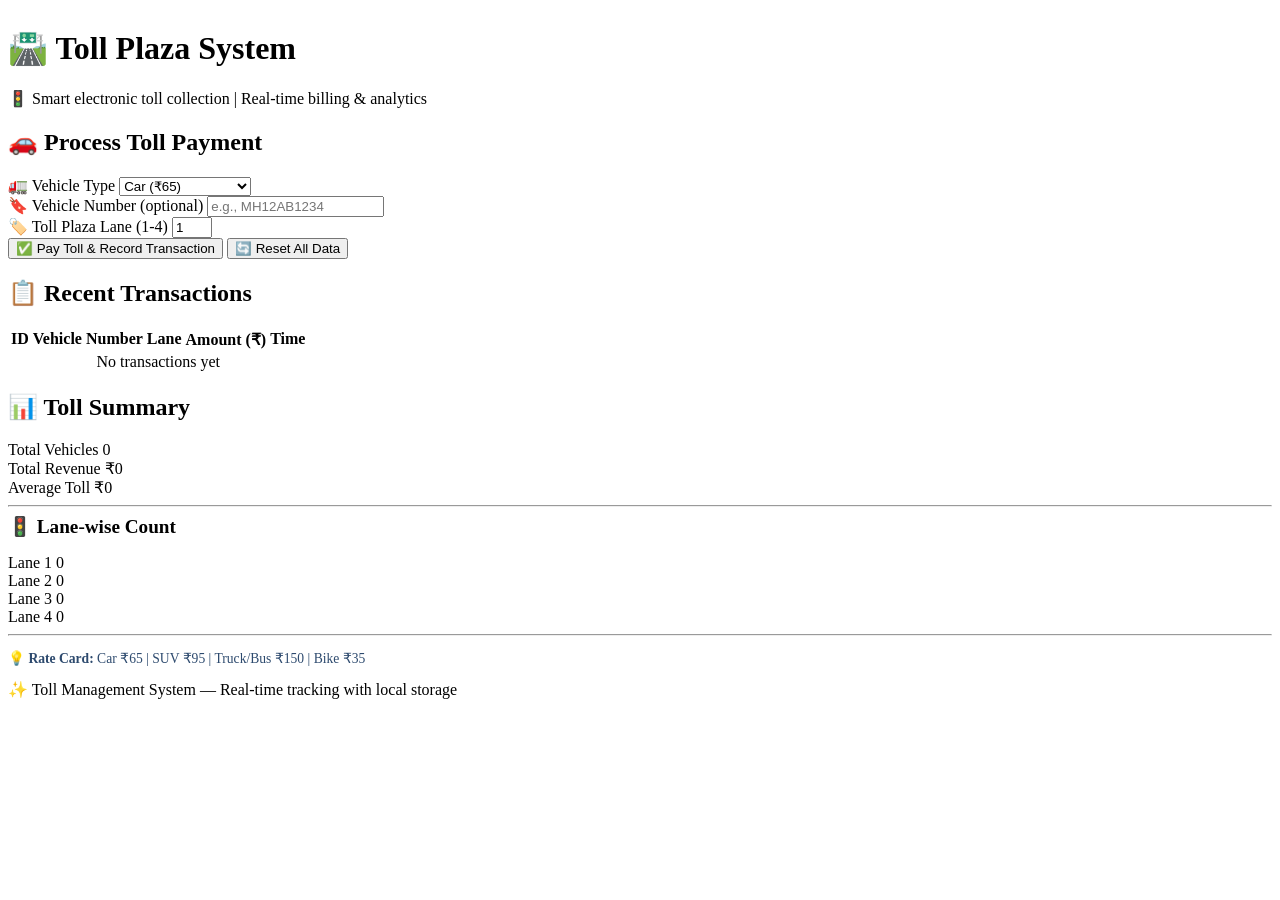
==== index.html @ 0febfc90 "updated" ====
<!DOCTYPE html>
<html lang="en">
<head>
    <meta charset="UTF-8">
    <meta name="viewport" content="width=device-width, initial-scale=1.0">
    <title>Toll Plaza Management System</title>
    <link rel="stylesheet" href="style.css">
</head>
<body>
    <div class="dashboard">
        <div style="display: flex; justify-content: space-between; align-items: center; flex-wrap: wrap;">
            <div>
                <h1>🛣️ Toll Plaza System</h1>
                <div class="sub">🚦 Smart electronic toll collection | Real-time billing & analytics</div>
            </div>
        </div>

        <div class="grid-container">
            <!-- LEFT: Toll collection form + transactions -->
            <div class="toll-panel">
                <div class="card">
                    <h2>🚗 Process Toll Payment</h2>
                    <div class="form-group">
                        <label>🚛 Vehicle Type</label>
                        <select id="vehicleType">
                            <option value="Car">Car (₹65)</option>
                            <option value="SUV">SUV / Van (₹95)</option>
                            <option value="Truck">Truck / Bus (₹150)</option>
                            <option value="Bike">Bike (₹35)</option>
                        </select>
                    </div>
                    <div class="form-group">
                        <label>🔖 Vehicle Number (optional)</label>
                        <input type="text" id="vehicleNumber" placeholder="e.g., MH12AB1234" maxlength="15">
                    </div>
                    <div class="form-group">
                        <label>🏷️ Toll Plaza Lane (1-4)</label>
                        <input type="number" id="lane" min="1" max="4" value="1" step="1">
                    </div>
                    <button id="payBtn">✅ Pay Toll & Record Transaction</button>
                    <button id="resetAllBtn" class="reset-btn">🔄 Reset All Data</button>
                </div>

                <div class="card">
                    <h2>📋 Recent Transactions</h2>
                    <div class="table-wrapper">
                        <table id="transTable">
                            <thead>
                                <tr>
                                    <th>ID</th>
                                    <th>Vehicle</th>
                                    <th>Number</th>
                                    <th>Lane</th>
                                    <th>Amount (₹)</th>
                                    <th>Time</th>
                                </tr>
                            </thead>
                            <tbody id="transBody">
                                <tr>
                                    <td colspan="6" style="text-align:center;">No transactions yet</td>
                                </tr>
                            </tbody>
                        </table>
                    </div>
                </div>
            </div>

            <!-- RIGHT: Analytics and Summary -->
            <div class="stats-panel">
                <div class="card">
                    <h2>📊 Toll Summary</h2>
                    <div class="stat-grid">
                        <div class="stat-item">
                            <span class="stat-label">Total Vehicles</span>
                            <span class="stat-number" id="totalVehicles">0</span>
                        </div>
                        <div class="stat-item">
                            <span class="stat-label">Total Revenue</span>
                            <span class="stat-number" id="totalRevenue">₹0</span>
                        </div>
                        <div class="stat-item">
                            <span class="stat-label">Average Toll</span>
                            <span class="stat-number small-stat" id="avgToll">₹0</span>
                        </div>
                    </div>
                    <hr>
                    <h2 style="font-size:1.2rem; margin-top: 0px;">🚦 Lane-wise Count</h2>
                    <div id="laneStats" style="margin-top: 12px;">
                        <div class="stat-item">
                            <span>Lane 1</span>
                            <span id="lane1Count">0</span>
                        </div>
                        <div class="stat-item">
                            <span>Lane 2</span>
                            <span id="lane2Count">0</span>
                        </div>
                        <div class="stat-item">
                            <span>Lane 3</span>
                            <span id="lane3Count">0</span>
                        </div>
                        <div class="stat-item">
                            <span>Lane 4</span>
                            <span id="lane4Count">0</span>
                        </div>
                    </div>
                    <hr>
                    <div>
                        <p style="font-size: 0.85rem; color: #2d4a6e;">
                            <strong>💡 Rate Card:</strong> Car ₹65 | SUV ₹95 | Truck/Bus ₹150 | Bike ₹35
                        </p>
                    </div>
                </div>
            </div>
        </div>
        <div class="footer-note">
            ✨ Toll Management System — Real-time tracking with local storage
        </div>
    </div>

    <script src="script.js"></script>
</body>
</html>
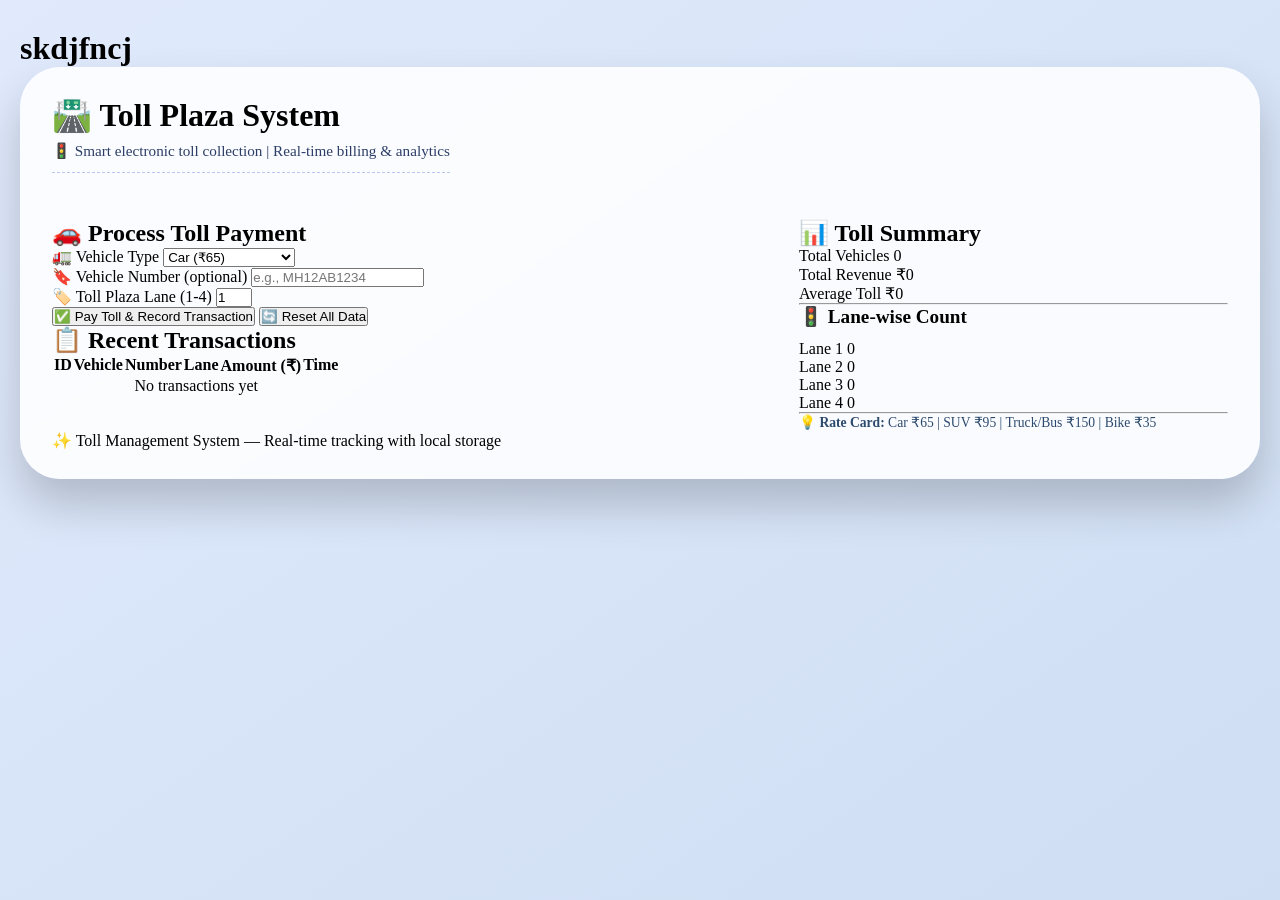
==== commit e0c65e59: "updated" ====
--- a/index.html
+++ b/index.html
@@ -4,6 +4,7 @@
     <meta charset="UTF-8">
     <meta name="viewport" content="width=device-width, initial-scale=1.0">
     <title>Toll Plaza Management System</title>
+    <h1>skdjfncj</h1>
     <link rel="stylesheet" href="style.css">
 </head>
 <body>
--- a/style.css
+++ b/style.css
@@ -0,0 +1,63 @@
+* {
+    margin: 0;
+    padding: 0;
+    box-sizing: border-box;
+    font-family: 'Segoe UI', Tahoma, Geneva, Verdana, sans-serif';
+}
+
+body{
+    background: linear-gradient(145deg,#e0eafc 0%, #cfdef3 100%);
+    min-height: 100vh;
+    padding: 30px 20px;
+}
+
+.dashboard{
+    max-width: 1400px;
+    margin: 0 auto;
+    background: rgba(255, 255, 255, 0.85);
+    backdrop-filter: blur(2px);
+    border-radius: 2.5rem;
+    box-shadow: 0 25px 45px rgba(0, 0, 0, 0.2);
+    overflow: hidden;
+    padding: 1.8rem 2rem;
+    transition: all 0.25;
+}
+
+.h1 {
+    display: flex;
+    justify-content: space-between;
+    align-items: center;
+    margin-bottom: 2rem;
+    flex-wrap: wrap;
+    gap: 1rem;
+}
+
+.sub {
+    color: #2c3e66;
+    margin-top: 8px;
+    margin-bottom: 30px;
+    font-weight: 500;
+    font-size: 0.95rem;
+    border-bottom: 1px dashed #b9c8f0;
+    padding-bottom: 12px;
+
+}
+
+/* two column layout */
+.grid-container {
+    display: flex;
+    flex-wrap: wrap;
+    gap: 2rem;
+    margin-top: 1rem;
+}
+
+.toll-panel {
+    flex: 2;
+    min-width: 280px;
+}
+
+.stats-panel {
+    flex: 1.2;
+    min-width: 260px;
+}
+
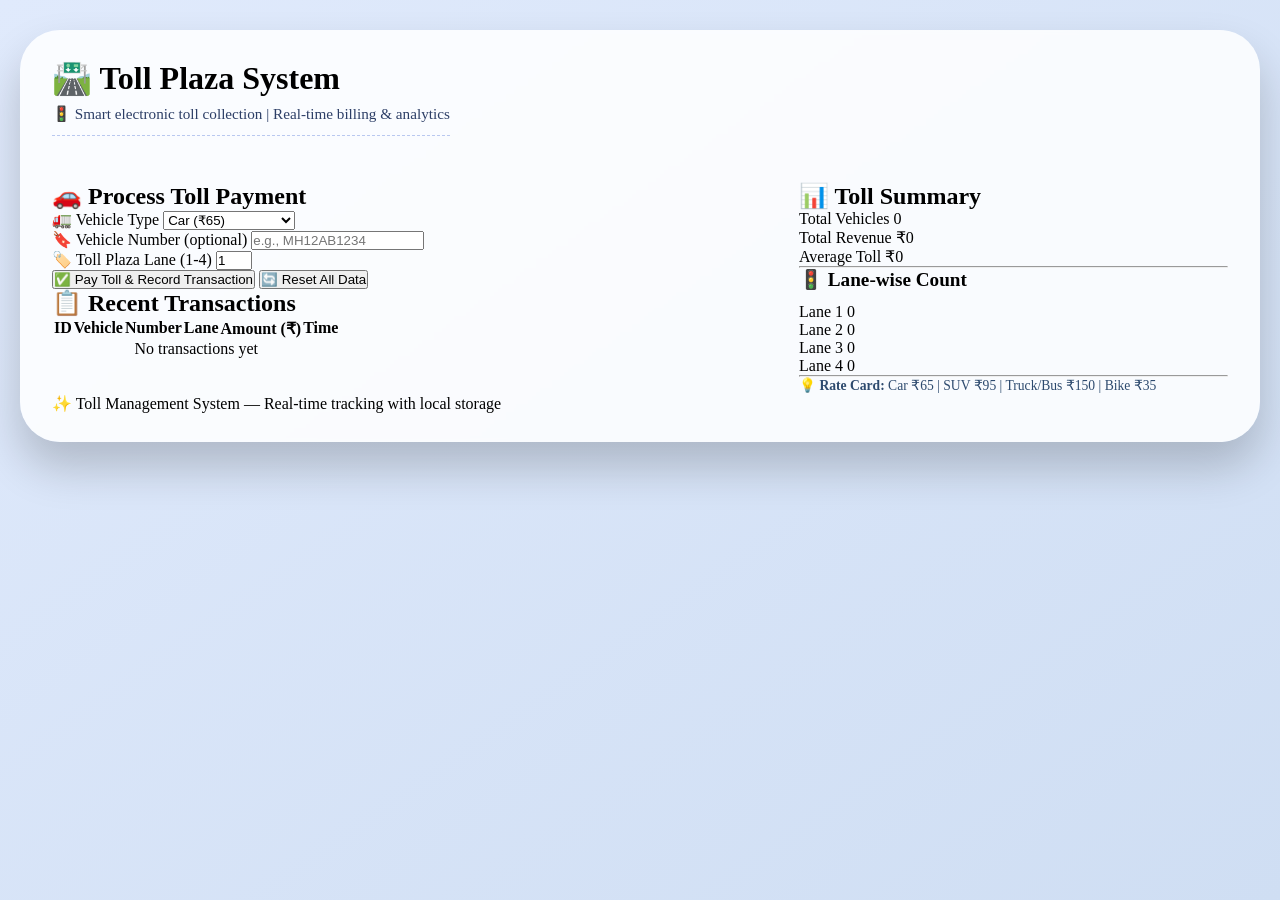
==== commit 0c9d8400: "changed" ====
--- a/index.html
+++ b/index.html
@@ -4,7 +4,6 @@
     <meta charset="UTF-8">
     <meta name="viewport" content="width=device-width, initial-scale=1.0">
     <title>Toll Plaza Management System</title>
-    <h1>skdjfncj</h1>
     <link rel="stylesheet" href="style.css">
 </head>
 <body>
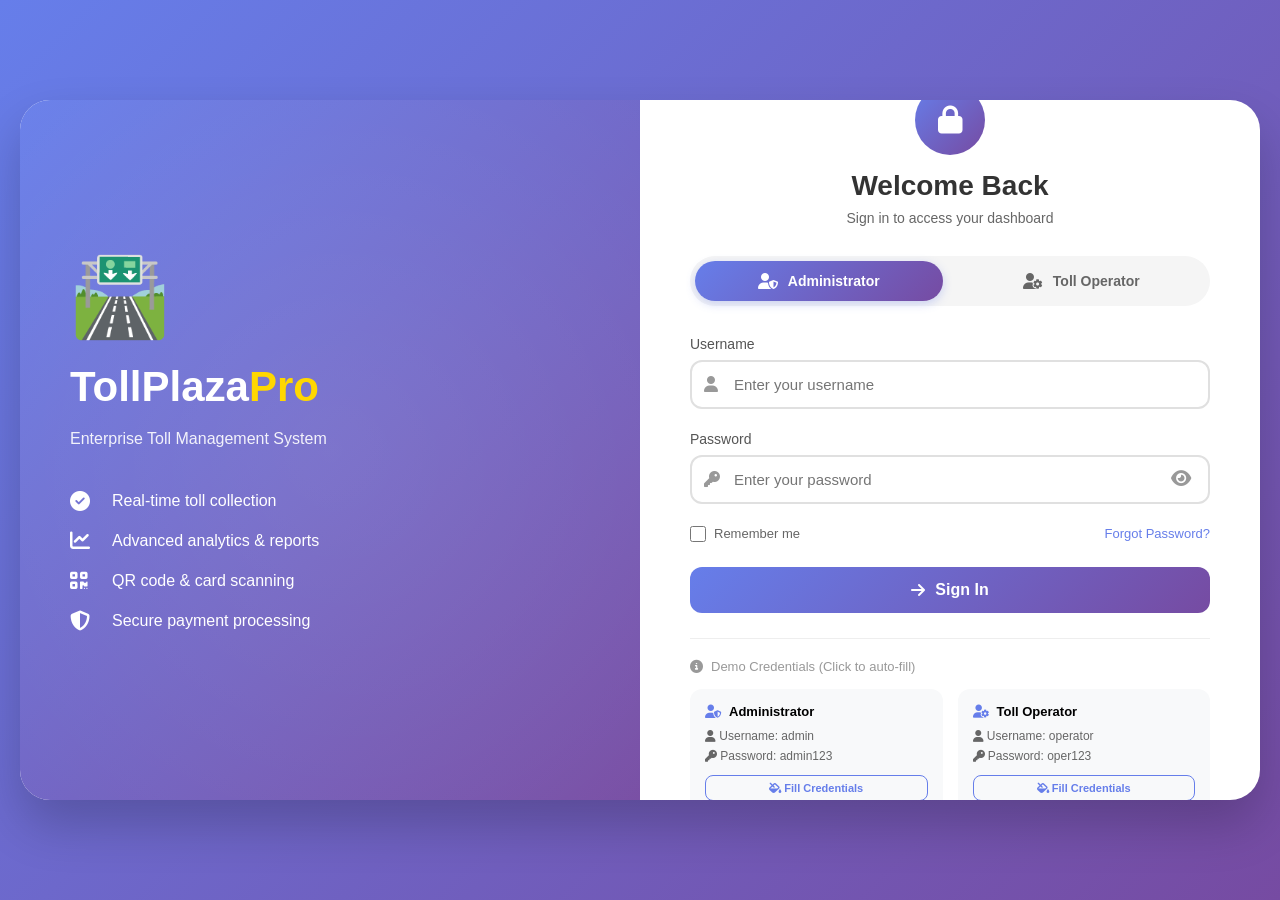
==== commit 12c555a2: "updated" ====
--- a/index.html
+++ b/index.html
@@ -3,120 +3,701 @@
 <head>
     <meta charset="UTF-8">
     <meta name="viewport" content="width=device-width, initial-scale=1.0">
-    <title>Toll Plaza Management System</title>
-    <link rel="stylesheet" href="style.css">
+    <title>Toll Plaza - Login</title>
+    <link rel="stylesheet" href="https://cdnjs.cloudflare.com/ajax/libs/font-awesome/6.4.0/css/all.min.css">
+    <style>
+        * {
+            margin: 0;
+            padding: 0;
+            box-sizing: border-box;
+        }
+
+        body {
+            font-family: 'Segoe UI', Tahoma, Geneva, Verdana, sans-serif;
+            background: linear-gradient(135deg, #667eea 0%, #764ba2 100%);
+            min-height: 100vh;
+            display: flex;
+            align-items: center;
+            justify-content: center;
+            padding: 20px;
+        }
+
+        ::-webkit-scrollbar {
+            width: 8px;
+            height: 8px;
+        }
+        ::-webkit-scrollbar-track {
+            background: rgba(255,255,255,0.1);
+            border-radius: 10px;
+        }
+        ::-webkit-scrollbar-thumb {
+            background: rgba(255,255,255,0.3);
+            border-radius: 10px;
+        }
+
+        .login-wrapper {
+            width: 100%;
+            max-width: 1400px;
+            margin: 0 auto;
+        }
+
+        .login-container {
+            display: flex;
+            background: white;
+            border-radius: 30px;
+            overflow: hidden;
+            box-shadow: 0 25px 50px rgba(0,0,0,0.2);
+            min-height: 600px;
+        }
+
+        /* Left Side - Branding Section */
+        .brand-section {
+            flex: 1;
+            background: linear-gradient(135deg, #667eea, #764ba2);
+            padding: 50px;
+            display: flex;
+            flex-direction: column;
+            justify-content: center;
+            position: relative;
+            overflow: hidden;
+        }
+
+        .brand-section::before {
+            content: '';
+            position: absolute;
+            top: -50%;
+            right: -50%;
+            width: 200%;
+            height: 200%;
+            background: radial-gradient(circle, rgba(255,255,255,0.1) 0%, transparent 70%);
+            animation: pulse 8s ease infinite;
+        }
+
+        @keyframes pulse {
+            0%, 100% { transform: scale(1); opacity: 0.5; }
+            50% { transform: scale(1.1); opacity: 0.8; }
+        }
+
+        .logo-icon {
+            font-size: 80px;
+            margin-bottom: 20px;
+            animation: bounce 2s ease infinite;
+            position: relative;
+            z-index: 1;
+        }
+
+        @keyframes bounce {
+            0%, 100% { transform: translateY(0); }
+            50% { transform: translateY(-10px); }
+        }
+
+        .brand-title {
+            font-size: 42px;
+            font-weight: 800;
+            color: white;
+            margin-bottom: 15px;
+            position: relative;
+            z-index: 1;
+        }
+
+        .brand-title span {
+            color: #ffd700;
+        }
+
+        .brand-tagline {
+            color: rgba(255,255,255,0.9);
+            font-size: 16px;
+            line-height: 1.6;
+            position: relative;
+            z-index: 1;
+        }
+
+        .features-list {
+            margin-top: 40px;
+            position: relative;
+            z-index: 1;
+        }
+
+        .feature-item {
+            display: flex;
+            align-items: center;
+            gap: 12px;
+            margin-bottom: 20px;
+            color: white;
+        }
+
+        .feature-item i {
+            width: 30px;
+            font-size: 20px;
+        }
+
+        /* Right Side - Form Section */
+        .form-section {
+            flex: 1;
+            padding: 50px;
+            display: flex;
+            flex-direction: column;
+            justify-content: center;
+            overflow-y: auto;
+            max-height: 700px;
+        }
+
+        .card-header {
+            text-align: center;
+            margin-bottom: 30px;
+        }
+
+        .header-icon {
+            width: 70px;
+            height: 70px;
+            background: linear-gradient(135deg, #667eea, #764ba2);
+            border-radius: 50%;
+            display: flex;
+            align-items: center;
+            justify-content: center;
+            margin: 0 auto 15px;
+            font-size: 28px;
+            color: white;
+        }
+
+        .card-header h2 {
+            font-size: 28px;
+            color: #333;
+            margin-bottom: 8px;
+        }
+
+        .card-header p {
+            color: #666;
+            font-size: 14px;
+        }
+
+        .role-toggle {
+            display: flex;
+            gap: 15px;
+            margin-bottom: 30px;
+            background: #f5f5f5;
+            padding: 5px;
+            border-radius: 60px;
+        }
+
+        .role-btn {
+            flex: 1;
+            padding: 12px;
+            background: transparent;
+            border: none;
+            border-radius: 50px;
+            cursor: pointer;
+            font-size: 14px;
+            font-weight: 600;
+            transition: all 0.3s;
+            display: flex;
+            align-items: center;
+            justify-content: center;
+            gap: 10px;
+            color: #666;
+        }
+
+        .role-btn i {
+            font-size: 16px;
+        }
+
+        .role-btn.active {
+            background: linear-gradient(135deg, #667eea, #764ba2);
+            color: white;
+            box-shadow: 0 3px 10px rgba(102,126,234,0.3);
+        }
+
+        /* Form Fields - Fixed Eye Button */
+        .input-field {
+            margin-bottom: 22px;
+        }
+
+        .input-field label {
+            display: block;
+            margin-bottom: 8px;
+            color: #555;
+            font-size: 14px;
+            font-weight: 500;
+        }
+
+        .input-wrapper {
+            position: relative;
+            display: flex;
+            align-items: center;
+        }
+
+        .input-icon {
+            position: absolute;
+            left: 14px;
+            top: 50%;
+            transform: translateY(-50%);
+            color: #999;
+            font-size: 16px;
+            z-index: 1;
+        }
+
+        .input-wrapper input {
+            width: 100%;
+            padding: 14px 50px 14px 42px;
+            border: 2px solid #e0e0e0;
+            border-radius: 12px;
+            font-size: 15px;
+            outline: none;
+            transition: all 0.3s;
+        }
+
+        .input-wrapper input:focus {
+            border-color: #667eea;
+        }
+
+        /* Eye Button - Properly Positioned */
+        .toggle-password {
+            position: absolute;
+            right: 14px;
+            top: 50%;
+            transform: translateY(-50%);
+            background: none;
+            border: none;
+            cursor: pointer;
+            color: #999;
+            font-size: 18px;
+            padding: 5px;
+            display: flex;
+            align-items: center;
+            justify-content: center;
+            transition: color 0.3s;
+            z-index: 1;
+        }
+
+        .toggle-password:hover {
+            color: #667eea;
+        }
+
+        .form-options {
+            display: flex;
+            justify-content: space-between;
+            align-items: center;
+            margin-bottom: 25px;
+            font-size: 13px;
+        }
+
+        .checkbox-container {
+            display: flex;
+            align-items: center;
+            cursor: pointer;
+            gap: 8px;
+        }
+
+        .checkbox-container input {
+            width: 16px;
+            height: 16px;
+            cursor: pointer;
+        }
+
+        .checkbox-text {
+            color: #666;
+        }
+
+        .forgot-link {
+            color: #667eea;
+            text-decoration: none;
+        }
+
+        .forgot-link:hover {
+            text-decoration: underline;
+        }
+
+        .login-btn {
+            width: 100%;
+            background: linear-gradient(135deg, #667eea, #764ba2);
+            color: white;
+            border: none;
+            padding: 14px;
+            border-radius: 12px;
+            font-size: 16px;
+            font-weight: 600;
+            cursor: pointer;
+            transition: all 0.3s;
+            display: flex;
+            align-items: center;
+            justify-content: center;
+            gap: 10px;
+            margin-bottom: 25px;
+        }
+
+        .login-btn:hover {
+            transform: translateY(-2px);
+            box-shadow: 0 5px 20px rgba(102,126,234,0.4);
+        }
+
+        .demo-section {
+            border-top: 1px solid #eee;
+            padding-top: 20px;
+        }
+
+        .demo-title {
+            display: flex;
+            align-items: center;
+            gap: 8px;
+            font-size: 13px;
+            color: #999;
+            margin-bottom: 15px;
+        }
+
+        .demo-grid {
+            display: grid;
+            grid-template-columns: 1fr 1fr;
+            gap: 15px;
+        }
+
+        .demo-card {
+            background: #f8f9fa;
+            padding: 15px;
+            border-radius: 12px;
+            transition: all 0.3s;
+        }
+
+        .demo-card:hover {
+            background: #e9ecef;
+            transform: translateY(-2px);
+        }
+
+        .demo-role {
+            display: flex;
+            align-items: center;
+            gap: 8px;
+            margin-bottom: 10px;
+            font-size: 13px;
+            font-weight: 600;
+        }
+
+        .demo-role i {
+            color: #667eea;
+        }
+
+        .demo-creds {
+            display: flex;
+            flex-direction: column;
+            gap: 6px;
+            font-size: 12px;
+            color: #666;
+            margin-bottom: 12px;
+        }
+
+        .fill-demo {
+            background: transparent;
+            border: 1.5px solid #667eea;
+            color: #667eea;
+            padding: 6px;
+            border-radius: 8px;
+            font-size: 11px;
+            cursor: pointer;
+            transition: all 0.3s;
+            width: 100%;
+            font-weight: 600;
+        }
+
+        .fill-demo:hover {
+            background: #667eea;
+            color: white;
+        }
+
+        .toast-notification {
+            position: fixed;
+            bottom: 30px;
+            right: 30px;
+            background: #28a745;
+            color: white;
+            padding: 12px 20px;
+            border-radius: 10px;
+            display: flex;
+            align-items: center;
+            gap: 10px;
+            transform: translateX(400px);
+            transition: transform 0.3s;
+            z-index: 1000;
+            font-size: 14px;
+            box-shadow: 0 5px 15px rgba(0,0,0,0.2);
+        }
+
+        .toast-notification.show {
+            transform: translateX(0);
+        }
+
+        @media (max-width: 968px) {
+            .login-container {
+                flex-direction: column;
+            }
+            .brand-section {
+                padding: 40px;
+                text-align: center;
+            }
+            .features-list {
+                text-align: left;
+            }
+        }
+
+        @media (max-width: 550px) {
+            .demo-grid {
+                grid-template-columns: 1fr;
+            }
+            .form-section {
+                padding: 30px;
+            }
+        }
+    </style>
 </head>
 <body>
-    <div class="dashboard">
-        <div style="display: flex; justify-content: space-between; align-items: center; flex-wrap: wrap;">
-            <div>
-                <h1>🛣️ Toll Plaza System</h1>
-                <div class="sub">🚦 Smart electronic toll collection | Real-time billing & analytics</div>
-            </div>
-        </div>
-
-        <div class="grid-container">
-            <!-- LEFT: Toll collection form + transactions -->
-            <div class="toll-panel">
-                <div class="card">
-                    <h2>🚗 Process Toll Payment</h2>
-                    <div class="form-group">
-                        <label>🚛 Vehicle Type</label>
-                        <select id="vehicleType">
-                            <option value="Car">Car (₹65)</option>
-                            <option value="SUV">SUV / Van (₹95)</option>
-                            <option value="Truck">Truck / Bus (₹150)</option>
-                            <option value="Bike">Bike (₹35)</option>
-                        </select>
-                    </div>
-                    <div class="form-group">
-                        <label>🔖 Vehicle Number (optional)</label>
-                        <input type="text" id="vehicleNumber" placeholder="e.g., MH12AB1234" maxlength="15">
-                    </div>
-                    <div class="form-group">
-                        <label>🏷️ Toll Plaza Lane (1-4)</label>
-                        <input type="number" id="lane" min="1" max="4" value="1" step="1">
-                    </div>
-                    <button id="payBtn">✅ Pay Toll & Record Transaction</button>
-                    <button id="resetAllBtn" class="reset-btn">🔄 Reset All Data</button>
-                </div>
-
-                <div class="card">
-                    <h2>📋 Recent Transactions</h2>
-                    <div class="table-wrapper">
-                        <table id="transTable">
-                            <thead>
-                                <tr>
-                                    <th>ID</th>
-                                    <th>Vehicle</th>
-                                    <th>Number</th>
-                                    <th>Lane</th>
-                                    <th>Amount (₹)</th>
-                                    <th>Time</th>
-                                </tr>
-                            </thead>
-                            <tbody id="transBody">
-                                <tr>
-                                    <td colspan="6" style="text-align:center;">No transactions yet</td>
-                                </tr>
-                            </tbody>
-                        </table>
+    <div class="login-wrapper">
+        <div class="login-container">
+            <!-- Left Side - Branding -->
+            <div class="brand-section">
+                <div class="logo-icon">🛣️</div>
+                <h1 class="brand-title">TollPlaza<span>Pro</span></h1>
+                <p class="brand-tagline">Enterprise Toll Management System</p>
+                
+                <div class="features-list">
+                    <div class="feature-item">
+                        <i class="fas fa-check-circle"></i>
+                        <span>Real-time toll collection</span>
+                    </div>
+                    <div class="feature-item">
+                        <i class="fas fa-chart-line"></i>
+                        <span>Advanced analytics & reports</span>
+                    </div>
+                    <div class="feature-item">
+                        <i class="fas fa-qrcode"></i>
+                        <span>QR code & card scanning</span>
+                    </div>
+                    <div class="feature-item">
+                        <i class="fas fa-shield-alt"></i>
+                        <span>Secure payment processing</span>
                     </div>
                 </div>
             </div>
 
-            <!-- RIGHT: Analytics and Summary -->
-            <div class="stats-panel">
-                <div class="card">
-                    <h2>📊 Toll Summary</h2>
-                    <div class="stat-grid">
-                        <div class="stat-item">
-                            <span class="stat-label">Total Vehicles</span>
-                            <span class="stat-number" id="totalVehicles">0</span>
+            <!-- Right Side - Form -->
+            <div class="form-section">
+                <div class="card-header">
+                    <div class="header-icon"><i class="fas fa-lock"></i></div>
+                    <h2>Welcome Back</h2>
+                    <p>Sign in to access your dashboard</p>
+                </div>
+
+                <div class="role-toggle">
+                    <button class="role-btn active" data-role="admin">
+                        <i class="fas fa-user-shield"></i> Administrator
+                    </button>
+                    <button class="role-btn" data-role="operator">
+                        <i class="fas fa-user-cog"></i> Toll Operator
+                    </button>
+                </div>
+
+                <form id="loginForm">
+                    <div class="input-field">
+                        <label>Username</label>
+                        <div class="input-wrapper">
+                            <i class="fas fa-user input-icon"></i>
+                            <input type="text" id="username" placeholder="Enter your username" required>
                         </div>
-                        <div class="stat-item">
-                            <span class="stat-label">Total Revenue</span>
-                            <span class="stat-number" id="totalRevenue">₹0</span>
+                    </div>
+
+                    <div class="input-field">
+                        <label>Password</label>
+                        <div class="input-wrapper">
+                            <i class="fas fa-key input-icon"></i>
+                            <input type="password" id="password" placeholder="Enter your password" required>
+                            <button type="button" class="toggle-password" id="togglePasswordBtn">
+                                <i class="fas fa-eye"></i>
+                            </button>
                         </div>
-                        <div class="stat-item">
-                            <span class="stat-label">Average Toll</span>
-                            <span class="stat-number small-stat" id="avgToll">₹0</span>
+                    </div>
+
+                    <div class="form-options">
+                        <label class="checkbox-container">
+                            <input type="checkbox" id="rememberMe"> 
+                            <span class="checkbox-text">Remember me</span>
+                        </label>
+                        <a href="#" class="forgot-link">Forgot Password?</a>
+                    </div>
+
+                    <button type="submit" class="login-btn">
+                        <i class="fas fa-arrow-right"></i> Sign In
+                    </button>
+                </form>
+
+                <div class="demo-section">
+                    <div class="demo-title">
+                        <i class="fas fa-info-circle"></i> 
+                        <span>Demo Credentials (Click to auto-fill)</span>
+                    </div>
+                    <div class="demo-grid">
+                        <div class="demo-card">
+                            <div class="demo-role">
+                                <i class="fas fa-user-shield"></i> 
+                                <strong>Administrator</strong>
+                            </div>
+                            <div class="demo-creds">
+                                <span><i class="fas fa-user"></i> Username: admin</span>
+                                <span><i class="fas fa-key"></i> Password: admin123</span>
+                            </div>
+                            <button class="fill-demo" data-username="admin" data-password="admin123" data-role="admin">
+                                <i class="fas fa-fill-drip"></i> Fill Credentials
+                            </button>
                         </div>
-                    </div>
-                    <hr>
-                    <h2 style="font-size:1.2rem; margin-top: 0px;">🚦 Lane-wise Count</h2>
-                    <div id="laneStats" style="margin-top: 12px;">
-                        <div class="stat-item">
-                            <span>Lane 1</span>
-                            <span id="lane1Count">0</span>
+                        <div class="demo-card">
+                            <div class="demo-role">
+                                <i class="fas fa-user-cog"></i> 
+                                <strong>Toll Operator</strong>
+                            </div>
+                            <div class="demo-creds">
+                                <span><i class="fas fa-user"></i> Username: operator</span>
+                                <span><i class="fas fa-key"></i> Password: oper123</span>
+                            </div>
+                            <button class="fill-demo" data-username="operator" data-password="oper123" data-role="operator">
+                                <i class="fas fa-fill-drip"></i> Fill Credentials
+                            </button>
                         </div>
-                        <div class="stat-item">
-                            <span>Lane 2</span>
-                            <span id="lane2Count">0</span>
-                        </div>
-                        <div class="stat-item">
-                            <span>Lane 3</span>
-                            <span id="lane3Count">0</span>
-                        </div>
-                        <div class="stat-item">
-                            <span>Lane 4</span>
-                            <span id="lane4Count">0</span>
-                        </div>
-                    </div>
-                    <hr>
-                    <div>
-                        <p style="font-size: 0.85rem; color: #2d4a6e;">
-                            <strong>💡 Rate Card:</strong> Car ₹65 | SUV ₹95 | Truck/Bus ₹150 | Bike ₹35
-                        </p>
                     </div>
                 </div>
             </div>
         </div>
-        <div class="footer-note">
-            ✨ Toll Management System — Real-time tracking with local storage
-        </div>
     </div>
 
-    <script src="script.js"></script>
+    <div id="toast" class="toast-notification">
+        <i class="fas fa-check-circle"></i>
+        <span id="toastMsg"></span>
+    </div>
+
+    <script>
+        // ========== EYE BUTTON FUNCTIONALITY - WORKING FIX ==========
+        document.addEventListener('DOMContentLoaded', function() {
+            const togglePasswordBtn = document.getElementById('togglePasswordBtn');
+            const passwordInput = document.getElementById('password');
+            
+            if (togglePasswordBtn && passwordInput) {
+                console.log("Eye button found - attaching event");
+                
+                togglePasswordBtn.addEventListener('click', function() {
+                    // Toggle password visibility
+                    const type = passwordInput.getAttribute('type') === 'password' ? 'text' : 'password';
+                    passwordInput.setAttribute('type', type);
+                    
+                    // Toggle eye icon
+                    const icon = this.querySelector('i');
+                    if (icon) {
+                        icon.classList.toggle('fa-eye');
+                        icon.classList.toggle('fa-eye-slash');
+                    }
+                    
+                    console.log("Password visibility toggled:", type);
+                });
+            } else {
+                console.log("Elements not found");
+            }
+        });
+
+        // ========== REST OF THE LOGIN FUNCTIONALITY ==========
+        
+        // Role toggle
+        const roleBtns = document.querySelectorAll('.role-btn');
+        let selectedRole = 'admin';
+        
+        roleBtns.forEach(btn => {
+            btn.addEventListener('click', function() {
+                roleBtns.forEach(b => b.classList.remove('active'));
+                this.classList.add('active');
+                selectedRole = this.dataset.role;
+            });
+        });
+
+        // Fill demo credentials
+        document.querySelectorAll('.fill-demo').forEach(btn => {
+            btn.addEventListener('click', function() {
+                document.getElementById('username').value = this.dataset.username;
+                document.getElementById('password').value = this.dataset.password;
+                const role = this.dataset.role;
+                
+                roleBtns.forEach(b => {
+                    if (b.dataset.role === role) {
+                        b.click();
+                    }
+                });
+                
+                showToast(`✓ ${role === 'admin' ? 'Admin' : 'Operator'} credentials filled!`);
+            });
+        });
+
+        // Login form submission
+        const loginForm = document.getElementById('loginForm');
+        if (loginForm) {
+            loginForm.addEventListener('submit', function(e) {
+                e.preventDefault();
+                const username = document.getElementById('username').value;
+                const password = document.getElementById('password').value;
+                const role = document.querySelector('.role-btn.active').dataset.role;
+
+                if (role === 'admin' && username === 'admin' && password === 'admin123') {
+                    const user = { username, role, loginTime: new Date().toISOString() };
+                    localStorage.setItem('currentUser', JSON.stringify(user));
+                    showToast('✓ Login successful! Redirecting to Admin Dashboard...');
+                    setTimeout(() => {
+                        window.location.href = 'admin.html';
+                    }, 1000);
+                } 
+                else if (role === 'operator' && username === 'operator' && password === 'oper123') {
+                    const user = { username, role, loginTime: new Date().toISOString() };
+                    localStorage.setItem('currentUser', JSON.stringify(user));
+                    showToast('✓ Login successful! Redirecting to Operator Panel...');
+                    setTimeout(() => {
+                        window.location.href = 'operator.html';
+                    }, 1000);
+                } 
+                else {
+                    showToast('✗ Invalid credentials! Please check username and password.', 'error');
+                    const card = document.querySelector('.form-section');
+                    card.style.animation = 'shake 0.5s ease';
+                    setTimeout(() => {
+                        card.style.animation = '';
+                    }, 500);
+                }
+            });
+        }
+
+        // Shake animation
+        const style = document.createElement('style');
+        style.textContent = `
+            @keyframes shake {
+                0%, 100% { transform: translateX(0); }
+                25% { transform: translateX(-10px); }
+                75% { transform: translateX(10px); }
+            }
+        `;
+        document.head.appendChild(style);
+
+        // Toast function
+        function showToast(message, type = 'success') {
+            const toast = document.getElementById('toast');
+            if (!toast) return;
+            
+            const icon = toast.querySelector('i');
+            const msgSpan = document.getElementById('toastMsg');
+            
+            if (type === 'success') {
+                icon.className = 'fas fa-check-circle';
+                toast.style.background = '#28a745';
+            } else {
+                icon.className = 'fas fa-exclamation-circle';
+                toast.style.background = '#dc3545';
+            }
+            
+            msgSpan.innerText = message;
+            toast.classList.add('show');
+            
+            setTimeout(() => {
+                toast.classList.remove('show');
+            }, 3000);
+        }
+    </script>
 </body>
 </html>
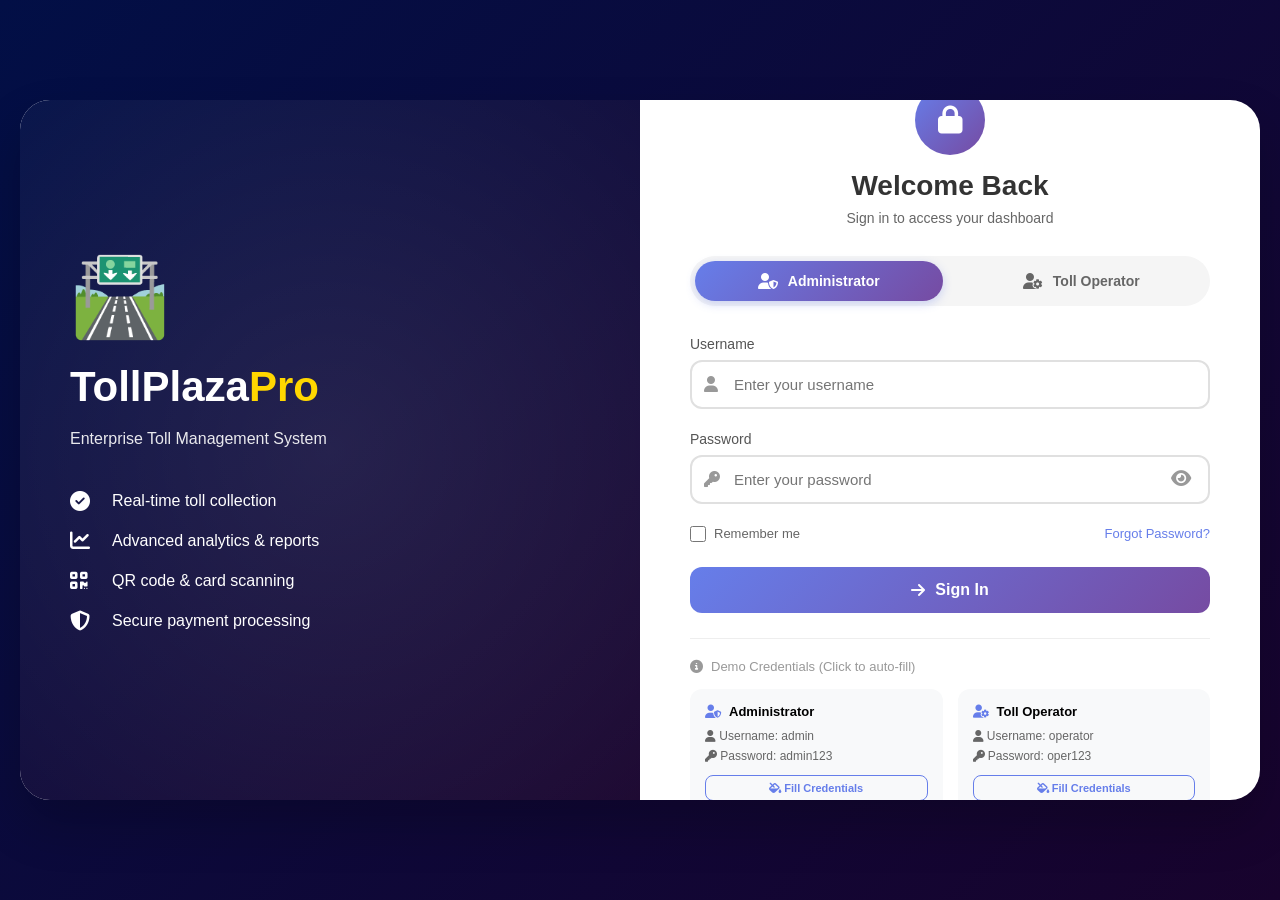
==== commit e84e878b: "changed" ====
--- a/index.html
+++ b/index.html
@@ -14,7 +14,7 @@
 
         body {
             font-family: 'Segoe UI', Tahoma, Geneva, Verdana, sans-serif;
-            background: linear-gradient(135deg, #667eea 0%, #764ba2 100%);
+            background: linear-gradient(135deg, #020f46 0%, #18032d 100%);
             min-height: 100vh;
             display: flex;
             align-items: center;
@@ -53,7 +53,7 @@
         /* Left Side - Branding Section */
         .brand-section {
             flex: 1;
-            background: linear-gradient(135deg, #667eea, #764ba2);
+            background: linear-gradient(135deg,  #020f46 0%, #18032d );
             padding: 50px;
             display: flex;
             flex-direction: column;
